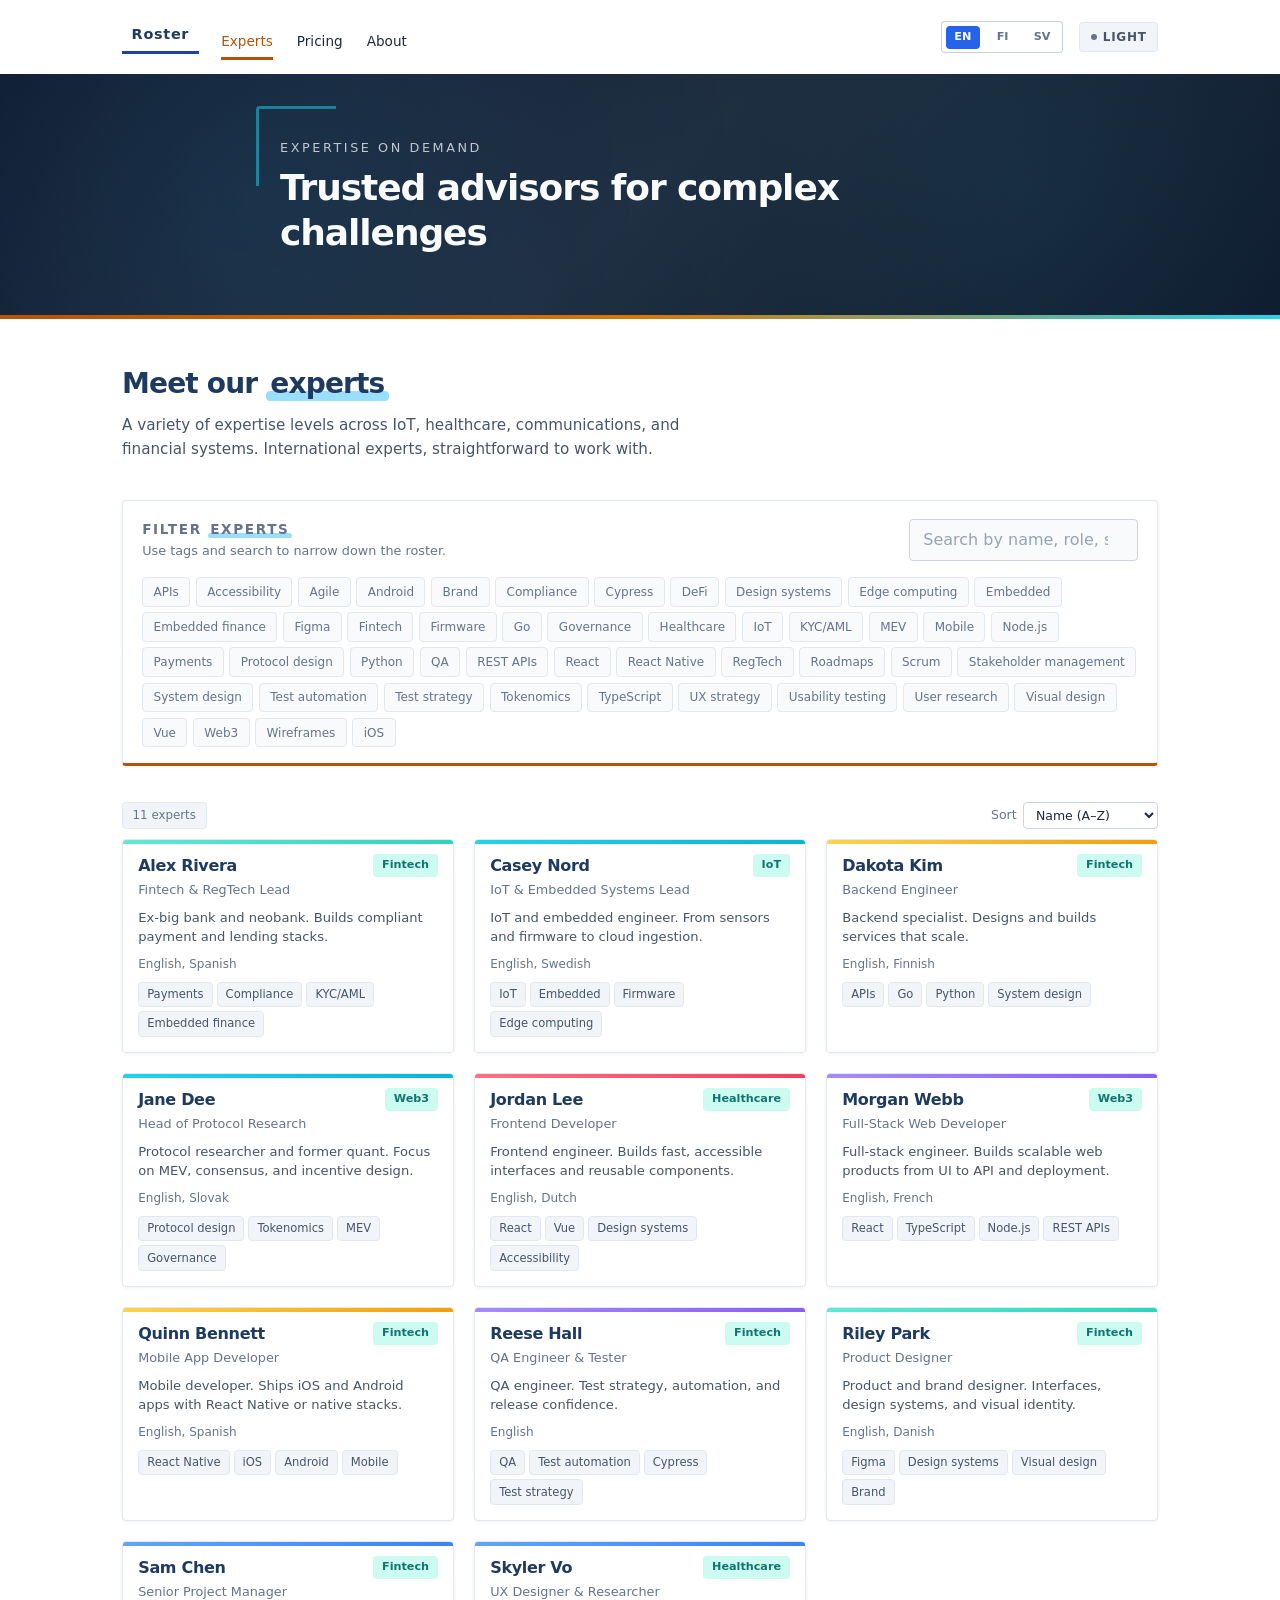
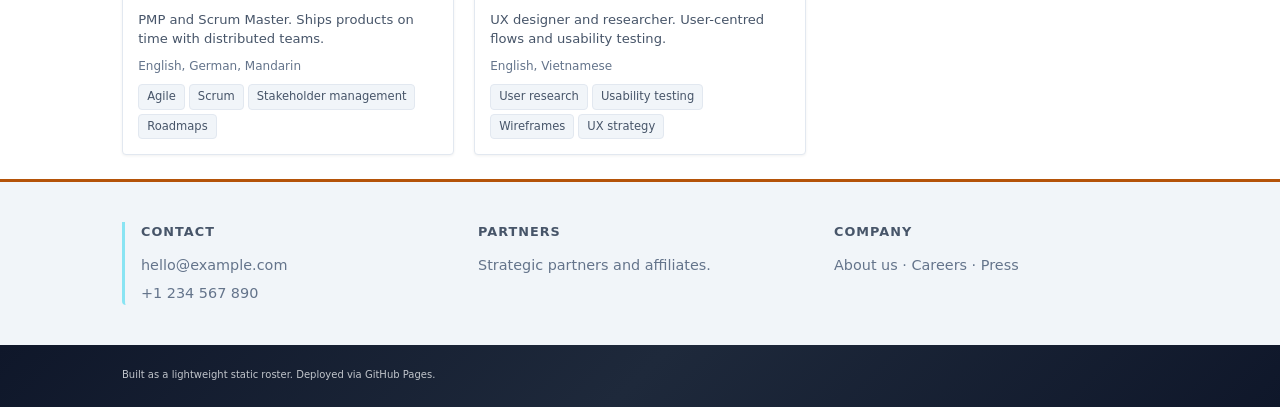
==== docs/index.html @ aa1e9871 "Add initial implementation of SME roster site - Created `AI-HANDOFF.md` for guidelines on adding SME" ====
<!doctype html>
<html lang="en">
  <head>
    <meta charset="utf-8" />
    <meta name="viewport" content="width=device-width, initial-scale=1" />
    <title>SME Roster</title>
    <meta name="description" content="Subject-matter expert roster with modern minimalist dark UI." />
    <link rel="stylesheet" href="styles/base.css" />
    <link rel="stylesheet" href="styles/layout.css" />
    <link rel="stylesheet" href="styles/components.css" />
    <link rel="stylesheet" href="styles/themes.css" />
  </head>
  <body class="theme-light">
    <div class="page-root">
      <div class="site-header">
        <header class="app-header">
          <div class="app-header__left">
            <span class="app-logo">Roster</span>
            <nav class="app-nav" aria-label="Main">
              <button class="app-nav__item app-nav__item--active" type="button" data-i18n="nav.experts">Experts</button>
              <button class="app-nav__item" type="button" data-i18n="nav.pricing">Pricing</button>
              <button class="app-nav__item" type="button" data-i18n="nav.about">About</button>
            </nav>
          </div>
          <div class="app-header__right">
            <div id="langSwitcher" class="lang-switch" aria-label="Language"></div>
            <button class="chip chip--ghost" id="toggleTheme" aria-label="Toggle theme">
              <span class="chip__dot"></span>
              <span class="chip__label">Dark</span>
            </button>
          </div>
        </header>
      </div>

      <section class="hero-banner" aria-label="Intro">
        <div class="hero-banner__inner">
          <p class="hero-banner__tagline" data-i18n="banner.tagline">Expertise on demand</p>
          <h2 class="hero-banner__title" data-i18n="banner.title">Trusted advisors for complex challenges</h2>
        </div>
      </section>

      <div class="site-main">
      <main class="app-main">
        <section class="hero-shell">
          <div class="hero-shell__inner">
            <h1 class="hero-title">Meet our <span class="text-highlight">experts</span></h1>
            <p class="hero-text" data-i18n="hero.text">
              A variety of expertise levels across IoT, healthcare, communications, and financial systems.
              International experts, straightforward to work with.
            </p>
          </div>
        </section>

        <section class="filters-shell" aria-labelledby="filtersTitle">
          <div class="filters-shell__inner">
            <div class="filters-shell__top">
              <div>
                <h2 id="filtersTitle"><span data-i18n="filters.titlePrefix">Filter</span> <span class="text-highlight" data-i18n="filters.titleHighlight">experts</span></h2>
                <p class="filters-shell__hint" data-i18n="filters.hint">Use tags and search to narrow down the roster.</p>
              </div>
              <div class="filters-shell__search">
                <input
                  id="searchInput"
                  type="search"
                  data-i18n-placeholder="filters.searchPlaceholder"
                  placeholder="Search by name, role, sector, keywords…"
                  autocomplete="off"
                />
              </div>
            </div>
            <div class="filters-shell__chips" id="quickFilters" aria-label="Quick filters"></div>
          </div>
        </section>

        <section class="grid-shell" aria-live="polite">
          <div class="grid-shell__meta">
            <span id="resultsCount" class="meta-pill" data-i18n="results.loading">Loading experts…</span>
            <div class="meta-select">
              <label for="sortSelect" data-i18n="sort.label">Sort</label>
              <select id="sortSelect">
                <option value="name" data-i18n="sort.name">Name (A–Z)</option>
                <option value="recent" data-i18n="sort.recent">Recently added</option>
                <option value="sector" data-i18n="sort.sector">Primary sector</option>
              </select>
            </div>
          </div>
          <div id="rosterGrid" class="roster-grid" data-loading="true"></div>
        </section>
      </main>
      </div>

      <footer class="site-footer">
        <div class="site-footer__inner">
          <div class="site-footer__grid">
            <div class="site-footer__block">
              <h3 class="site-footer__heading" data-i18n="footer.contact">Contact</h3>
              <p class="site-footer__text" data-i18n="footer.contactLine">hello@example.com</p>
              <p class="site-footer__text" data-i18n="footer.contactLine2">+1 234 567 890</p>
            </div>
            <div class="site-footer__block">
              <h3 class="site-footer__heading" data-i18n="footer.partners">Partners</h3>
              <p class="site-footer__text" data-i18n="footer.partnersLine">Strategic partners and affiliates.</p>
            </div>
            <div class="site-footer__block">
              <h3 class="site-footer__heading" data-i18n="footer.company">Company</h3>
              <p class="site-footer__text" data-i18n="footer.companyLine">About us · Careers · Press</p>
            </div>
          </div>
        </div>
      </footer>

      <div class="site-footer-bottom">
        <footer class="app-footer">
          <small data-i18n="footer.roster">Built as a lightweight static roster. Deployed via GitHub Pages.</small>
        </footer>
      </div>
    </div>

    <script type="module" src="scripts/render-roster.js"></script>
  </body>
</html>
---- docs/styles/base.css ----
*,
*::before,
*::after {
  box-sizing: border-box;
}

html,
body {
  margin: 0;
  padding: 0;
}

html {
  font-size: 16px;
  background: #0f172a;
}

body {
  font-family: system-ui, -apple-system, BlinkMacSystemFont, 'SF Pro Text', 'Segoe UI', sans-serif;
  line-height: 1.5;
  color: #1e293b;
  background: #0f172a;
  -webkit-font-smoothing: antialiased;
}

img {
  max-width: 100%;
  display: block;
}

button,
input,
select {
  font: inherit;
}

button {
  cursor: pointer;
}

a {
  color: inherit;
  text-decoration: none;
}

a:hover {
  text-decoration: underline;
}

body.theme-dark {
  color-scheme: dark;
}

:root {
  --bg-elevated: rgba(15, 23, 42, 0.9);
  --bg-soft: rgba(15, 23, 42, 0.6);
  --bg-chip: rgba(15, 23, 42, 0.8);
  --border-subtle: rgba(148, 163, 184, 0.2);
  --border-strong: rgba(148, 163, 184, 0.35);
  --accent: #22d3ee;
  --accent-soft: rgba(56, 189, 248, 0.18);
  --accent-strong: rgba(34, 211, 238, 0.9);
  --accent-alt: #e879f9;
  --accent-warm: #b45309;
  --accent-warm-mid: #d97706;
  --text-muted: #9ca3af;
  --text-soft: #6b7280;
  --shadow-soft: 0 18px 45px rgba(15, 23, 42, 0.75);
  --radius-xl: 4px;
  --radius-lg: 4px;
  --radius-pill: 4px;
  --transition-snappy: 160ms ease-out;
  --transition-soft: 220ms ease;
  --blur-shell: 24px;
  --grid-gap: 1.25rem;
}

.page-root {
  min-height: 100vh;
  display: flex;
  flex-direction: column;
  width: 100%;
  background: #ffffff;
}

.page-root .site-header,
.page-root .site-main {
  max-width: 1100px;
  margin-left: auto;
  margin-right: auto;
  width: 100%;
  padding-left: 1.25rem;
  padding-right: 1.25rem;
}

@media (min-width: 768px) {
  .page-root .site-header,
  .page-root .site-main {
    padding-left: 2rem;
    padding-right: 2rem;
  }
}

.page-root .site-header {
  padding-top: 1.25rem;
  padding-bottom: 0;
}

.page-root .site-main {
  padding-top: 1.2rem;
  padding-bottom: 1.5rem;
}

.page-root--profile .site-main {
  max-width: 900px;
}

.app-header {
  display: flex;
  align-items: center;
  justify-content: space-between;
  gap: 1rem;
  margin-bottom: 1.25rem;
}

.app-header__left {
  display: flex;
  align-items: flex-end;
  gap: 1.4rem;
  min-width: 0;
}

.app-header__right {
  display: flex;
  align-items: center;
  gap: 1rem;
}

.app-logo {
  padding: 0.25rem 0.6rem 0.35rem;
  border: 0;
  border-bottom: 3px solid #1e40af;
  border-radius: 0;
  background: transparent;
  font-size: 0.9rem;
  font-weight: 700;
  letter-spacing: 0.05em;
  color: #1e3a5f;
}

.app-main {
  flex: 1;
  display: flex;
  flex-direction: column;
  gap: 1.2rem;
}

.app-main--profile {
  margin-top: 0.5rem;
}

.profile-back-wrap {
  margin: 0 0 1rem;
}

.site-footer-bottom {
  position: relative;
  max-width: 1100px;
  margin-left: auto;
  margin-right: auto;
  width: 100%;
  padding: 1.25rem 1.25rem 1.5rem;
  margin-top: auto;
  flex-grow: 1;
  flex-shrink: 0;
  background: linear-gradient(135deg, #0f172a 0%, #1e293b 50%, #0f172a 100%);
  isolation: isolate;
}

.site-footer-bottom::before {
  content: '';
  position: absolute;
  left: 50%;
  transform: translateX(-50%);
  width: 100vw;
  top: 0;
  bottom: 0;
  background: linear-gradient(135deg, #0f172a 0%, #1e293b 50%, #0f172a 100%);
  z-index: -1;
  pointer-events: none;
}

@media (min-width: 768px) {
  .site-footer-bottom {
    padding-left: 2rem;
    padding-right: 2rem;
  }
}

.app-footer {
  font-size: 0.75rem;
  color: rgba(248, 250, 252, 0.8);
  opacity: 0.95;
}

.back-link {
  font-size: 0.85rem;
  color: #64748b;
}

.back-link:hover {
  color: #1e40af;
}
---- docs/styles/layout.css ----
/* Full-width hero banner (between header and main content) */
.hero-banner {
  width: 100%;
  padding: 3rem 1.5rem;
  background: linear-gradient(135deg, #0f172a 0%, #1e293b 50%, #0f172a 100%);
  color: #f1f5f9;
  position: relative;
  overflow: hidden;
}

.hero-banner::before {
  content: '';
  position: absolute;
  inset: 0;
  background-image: radial-gradient(circle at 20% 50%, rgba(56, 189, 248, 0.12) 0%, transparent 50%),
    radial-gradient(circle at 80% 50%, rgba(34, 211, 238, 0.08) 0%, transparent 45%);
  pointer-events: none;
}

.hero-banner::after {
  content: '';
  position: absolute;
  left: 0;
  right: 0;
  bottom: 0;
  height: 4px;
  background: linear-gradient(90deg, var(--accent-warm) 0%, var(--accent-warm-mid) 50%, #22d3ee 100%);
  pointer-events: none;
}

.hero-banner__inner::before {
  content: '';
  position: absolute;
  top: -2rem;
  left: -1.5rem;
  width: 80px;
  height: 80px;
  border-left: 3px solid rgba(34, 211, 238, 0.5);
  border-top: 3px solid rgba(34, 211, 238, 0.5);
  border-radius: 4px 0 0 0;
  pointer-events: none;
}

.hero-banner__inner {
  max-width: 720px;
  margin: 0 auto;
  position: relative;
  z-index: 0;
}

.hero-banner__tagline {
  margin: 0;
  font-size: 0.8rem;
  letter-spacing: 0.2em;
  text-transform: uppercase;
  color: rgba(248, 250, 252, 0.75);
}

.hero-banner__title {
  margin: 0.5rem 0 0;
  font-size: 1.75rem;
  font-weight: 700;
  letter-spacing: -0.03em;
  line-height: 1.25;
  color: #f8fafc;
}

@media (min-width: 768px) {
  .hero-banner {
    padding: 4rem 2rem;
  }
  .hero-banner__title {
    font-size: 2.25rem;
  }
}

/* Tall footer */
.site-footer {
  width: 100%;
  padding: 2.5rem 0;
  background: #f1f5f9;
  border-top: 3px solid var(--accent-warm);
  position: relative;
}


.site-footer__inner {
  max-width: 1100px;
  margin: 0 auto;
  padding-left: 1.25rem;
  padding-right: 1.25rem;
}

@media (min-width: 768px) {
  .site-footer__inner {
    padding-left: 2rem;
    padding-right: 2rem;
  }
}

.site-footer__grid {
  display: grid;
  grid-template-columns: 1fr;
  gap: 2rem;
}

.site-footer__block:first-child {
  padding-left: 1rem;
  border-left: 3px solid rgba(34, 211, 238, 0.5);
  border-radius: 0 0 0 4px;
}

@media (min-width: 640px) {
  .site-footer__grid {
    grid-template-columns: repeat(3, 1fr);
  }
}

.site-footer__heading {
  margin: 0 0 0.75rem;
  font-size: 0.8rem;
  font-weight: 600;
  letter-spacing: 0.08em;
  text-transform: uppercase;
  color: #475569;
}

.site-footer__text {
  margin: 0;
  font-size: 0.9rem;
  line-height: 1.6;
  color: #64748b;
}

.site-footer__text + .site-footer__text {
  margin-top: 0.35rem;
}

.filters-shell {
  position: sticky;
  top: 0.5rem;
  z-index: 10;
}

@media (min-width: 768px) {
  .filters-shell {
    top: 1rem;
  }
}

.filters-shell__inner {
  border-radius: var(--radius-xl);
  border: 1px solid #e2e8f0;
  background: #ffffff;
  box-shadow: 0 1px 3px rgba(0, 0, 0, 0.06);
  padding: 1rem 1rem 0.9rem;
  border-bottom: 3px solid var(--accent-warm);
}

@media (min-width: 768px) {
  .filters-shell__inner {
    padding: 1.1rem 1.2rem 1rem;
  }
}

.filters-shell__top {
  display: flex;
  align-items: center;
  justify-content: space-between;
  gap: 1rem;
  margin-bottom: 0.8rem;
}

.filters-shell__top h2 {
  font-size: 0.85rem;
  letter-spacing: 0.12em;
  text-transform: uppercase;
  color: #64748b;
  margin: 0 0 0.1rem;
}

.filters-shell__hint {
  margin: 0;
  font-size: 0.8rem;
  color: #64748b;
}

.filters-shell__search input {
  width: 100%;
  min-width: 0;
  padding: 0.5rem 0.85rem;
  border-radius: var(--radius-pill);
  border: 1px solid #cbd5e1;
  background: #f8fafc;
  color: #1e293b;
  outline: none;
  transition: border-color var(--transition-snappy), box-shadow var(--transition-snappy);
}

.filters-shell__search input::placeholder {
  color: #94a3b8;
}

.filters-shell__search input:focus-visible {
  border-color: #1e40af;
  box-shadow: 0 0 0 2px rgba(30, 64, 175, 0.2);
}

.filters-shell__chips {
  display: flex;
  flex-wrap: wrap;
  gap: 0.35rem;
  padding-top: 0.2rem;
}

.grid-shell {
  margin-top: 1rem;
}

.grid-shell__meta {
  display: flex;
  align-items: center;
  justify-content: space-between;
  gap: 0.75rem;
  margin-bottom: 0.6rem;
}

.meta-pill {
  padding: 0.25rem 0.6rem;
  border-radius: var(--radius-pill);
  border: 1px solid #e2e8f0;
  font-size: 0.74rem;
  color: #64748b;
  background: #f1f5f9;
}

.meta-select {
  display: inline-flex;
  align-items: center;
  gap: 0.4rem;
  font-size: 0.78rem;
  color: #64748b;
}

.meta-select select {
  padding: 0.25rem 0.5rem;
  border-radius: var(--radius-pill);
  border: 1px solid #cbd5e1;
  background: #ffffff;
  color: #1e293b;
}

.roster-grid {
  display: grid;
  grid-template-columns: minmax(0, 1fr);
  gap: var(--grid-gap);
}

@media (min-width: 640px) {
  .roster-grid {
    grid-template-columns: repeat(2, minmax(0, 1fr));
  }
}

@media (min-width: 1024px) {
  .roster-grid {
    grid-template-columns: repeat(3, minmax(0, 1fr));
  }
}

.roster-grid[data-loading='true'] {
  opacity: 0.65;
}

.profile-shell {
  padding: 1.75rem 0 1.5rem;
}

@media (min-width: 768px) {
  .profile-shell {
    padding: 2rem 0 2.25rem;
  }
}

.profile-shell__loading {
  font-size: 0.9rem;
  color: #64748b;
}

.profile-header {
  margin-bottom: 1.5rem;
}

.profile-avatar {
  width: 72px;
  height: 72px;
  border-radius: var(--radius-lg);
  border: 0;
  background: linear-gradient(135deg, #99f6e4, #5eead4);
  box-shadow: 0 4px 14px rgba(45, 212, 191, 0.35);
  display: inline-flex;
  align-items: center;
  justify-content: center;
  font-size: 1.75rem;
  font-weight: 700;
  color: #0f766e;
}

.profile-sidebar {
  display: flex;
  flex-direction: column;
  gap: 1.25rem;
}

.profile-avatar-wrap {
  width: 100%;
  aspect-ratio: 1;
  max-width: 220px;
  margin: 0 auto 0 0;
  border-radius: var(--radius-lg);
  overflow: hidden;
}

.profile-avatar-wrap .profile-avatar {
  width: 100%;
  height: 100%;
  min-width: 0;
  min-height: 0;
  font-size: clamp(2rem, 8vw, 4rem);
}

.profile-avatar-wrap .profile-avatar img {
  width: 100%;
  height: 100%;
  object-fit: cover;
  display: block;
}

.profile-avatar--color-0 { background: linear-gradient(135deg, #99f6e4, #5eead4); box-shadow: 0 4px 14px rgba(45, 212, 191, 0.35); color: #0f766e; }
.profile-avatar--color-1 { background: linear-gradient(135deg, #93c5fd, #60a5fa); box-shadow: 0 4px 14px rgba(59, 130, 246, 0.35); color: #1d4ed8; }
.profile-avatar--color-2 { background: linear-gradient(135deg, #c4b5fd, #a78bfa); box-shadow: 0 4px 14px rgba(139, 92, 246, 0.35); color: #5b21b6; }
.profile-avatar--color-3 { background: linear-gradient(135deg, #fde68a, #fcd34d); box-shadow: 0 4px 14px rgba(245, 158, 11, 0.35); color: #b45309; }
.profile-avatar--color-4 { background: linear-gradient(135deg, #fda4af, #fb7185); box-shadow: 0 4px 14px rgba(244, 63, 94, 0.35); color: #be123c; }
.profile-avatar--color-5 { background: linear-gradient(135deg, #67e8f9, #22d3ee); box-shadow: 0 4px 14px rgba(6, 182, 212, 0.35); color: #0e7490; }

.profile-title-block h1 {
  margin: 0 0 0.25rem;
  font-size: 1.4rem;
  font-weight: 700;
  letter-spacing: -0.03em;
  color: #1e3a5f;
}

.profile-title-block__meta {
  display: flex;
  flex-wrap: wrap;
  gap: 0.5rem;
  font-size: 0.8rem;
  color: #64748b;
}

.profile-title-block .pill-row {
  margin-top: 0.5rem;
}

.profile-layout {
  display: grid;
  grid-template-columns: minmax(0, 1.8fr) minmax(0, 1.2fr);
  gap: 1.75rem;
  align-items: start;
}

.profile-layout > div {
  display: flex;
  flex-direction: column;
  gap: 1.25rem;
}

@media (max-width: 768px) {
  .profile-layout {
    grid-template-columns: minmax(0, 1fr);
  }
  .profile-avatar-wrap {
    display: none;
  }
}

.profile-section {
  padding: 0 0 1.75rem;
  margin-bottom: 0;
}

.profile-section:last-child {
  padding-bottom: 0;
}

.profile-section h2 {
  margin: 0 0 0.5rem;
  font-size: 0.75rem;
  letter-spacing: 0.12em;
  text-transform: uppercase;
  color: #64748b;
  font-weight: 600;
}

.profile-body {
  margin: 0;
  font-size: 0.88rem;
  line-height: 1.6;
  color: #475569;
}

.profile-body + .profile-body {
  margin-top: 0.75rem;
}

.profile-history__item {
  margin-bottom: 1.25rem;
}

.profile-history__item:last-child {
  margin-bottom: 0;
}

.profile-history__heading {
  margin: 0 0 0.25rem;
  font-size: 0.9rem;
  font-weight: 600;
  color: #1e3a5f;
}

.profile-history__period {
  font-weight: 400;
  color: #64748b;
  font-size: 0.85rem;
}

.profile-history__item .profile-body {
  margin-top: 0;
  font-size: 0.88rem;
}

.profile-list {
  padding-left: 1.15rem;
  margin: 0.35rem 0 0;
  font-size: 0.85rem;
  line-height: 1.5;
  color: #475569;
}

.profile-list li + li {
  margin-top: 0.4rem;
}

.profile-links {
  display: flex;
  flex-wrap: wrap;
  gap: 0.6rem;
  margin-top: 0.6rem;
}

.profile-links a {
  font-size: 0.8rem;
}

/* Navigation and hero inspired by Scandinavian consulting sites */
.app-nav {
  display: none;
}

@media (min-width: 640px) {
  .app-nav {
    display: inline-flex;
    align-items: center;
    gap: 1.5rem;
    font-size: 0.85rem;
  }
}

.app-nav__item {
  position: relative;
  padding: 0.15rem 0;
  border: 0;
  background: none;
  color: #1e293b;
  font-weight: 500;
}

.app-nav__item--link {
  text-decoration: none;
  font: inherit;
  cursor: pointer;
}
.app-nav__item--link:hover {
  text-decoration: none;
}

.app-nav__item::after {
  content: '';
  position: absolute;
  left: 0;
  right: 0;
  bottom: -0.35rem;
  height: 3px;
  border-radius: 0;
  background: var(--accent-warm);
  transform-origin: left;
  transform: scaleX(0);
  transition: transform var(--transition-snappy);
}

.app-nav__item--active {
  color: var(--accent-warm);
}

.app-nav__item--active::after {
  transform: scaleX(1);
}

.app-nav__item:hover {
  color: #1e40af;
}

.hero-shell {
  padding: 1.5rem 0 1.25rem;
}

.hero-shell__inner {
  max-width: 720px;
}

.hero-title {
  margin: 0;
  font-size: 1.75rem;
  font-weight: 700;
  letter-spacing: -0.03em;
  color: #1e3a5f;
}

/* Reusable text highlight (light blue bar under text) */
.text-highlight {
  position: relative;
  display: inline-block;
  padding: 0 0.15em;
  z-index: 0; /* stacking context so ::after stays behind text but not behind card */
}

.text-highlight::after {
  content: '';
  position: absolute;
  left: 0;
  right: 0;
  bottom: 0.12em;
  height: 0.38em;
  background: rgba(56, 189, 248, 0.5);
  border-radius: 4px;
  z-index: -1;
}


.hero-text {
  margin: 0.6rem 0 0;
  max-width: 580px;
  font-size: 0.95rem;
  line-height: 1.55;
  color: #475569;
}
---- docs/styles/components.css ----
.chip {
  display: inline-flex;
  align-items: center;
  gap: 0.35rem;
  padding: 0.3rem 0.65rem;
  border-radius: var(--radius-pill);
  border: 1px solid #cbd5e1;
  background: #f8fafc;
  font-size: 0.75rem;
  color: #1e293b;
  white-space: nowrap;
  transition: background var(--transition-snappy), border-color var(--transition-snappy), color var(--transition-snappy);
}

.chip__dot {
  width: 0.4rem;
  height: 0.4rem;
  border-radius: var(--radius-pill);
  background: #64748b;
}

.chip__label {
  letter-spacing: 0.06em;
  text-transform: uppercase;
  font-weight: 600;
}

.chip--ghost {
  background: #f1f5f9;
  border-color: #e2e8f0;
  color: #475569;
}

.chip--filter {
  background: #f8fafc;
  border-color: #e2e8f0;
  color: #64748b;
}

.chip--filter[data-active='true'] {
  border-color: var(--accent-warm);
  background: #fffbeb;
  color: var(--accent-warm);
  font-weight: 600;
}

.chip--filter:not([data-active='true']):hover {
  border-color: #94a3b8;
  background: #f1f5f9;
}

.sme-card {
  position: relative;
  display: flex;
  flex-direction: column;
  gap: 0.55rem;
  padding: calc(4px + 0.6rem) 0.95rem 0.95rem;
  border-radius: var(--radius-lg);
  border: 1px solid #e2e8f0;
  background: #ffffff;
  box-shadow: 0 1px 3px rgba(0, 0, 0, 0.06);
  cursor: pointer;
  transition: transform var(--transition-soft), box-shadow var(--transition-soft), border-color var(--transition-snappy);
  overflow: hidden;
}

.sme-card::before {
  content: '';
  position: absolute;
  top: 0;
  left: 0;
  right: 0;
  height: 4px;
  background: linear-gradient(90deg, #5eead4, #2dd4bf);
  pointer-events: none;
}

.sme-card--color-0::before { background: linear-gradient(90deg, #5eead4, #2dd4bf); }
.sme-card--color-1::before { background: linear-gradient(90deg, #60a5fa, #3b82f6); }
.sme-card--color-2::before { background: linear-gradient(90deg, #a78bfa, #8b5cf6); }
.sme-card--color-3::before { background: linear-gradient(90deg, #fcd34d, #f59e0b); }
.sme-card--color-4::before { background: linear-gradient(90deg, #fb7185, #f43f5e); }
.sme-card--color-5::before { background: linear-gradient(90deg, #22d3ee, #06b6d4); }

.sme-card:hover {
  transform: translateY(-2px);
  box-shadow: 0 8px 25px rgba(0, 0, 0, 0.08);
  border-color: #cbd5e1;
}

.sme-card__header {
  display: flex;
  align-items: flex-start;
  justify-content: space-between;
  gap: 0.6rem;
}

.sme-card__title {
  min-width: 0;
}

.sme-card__name {
  margin: 0;
  font-size: 1rem;
  font-weight: 700;
  letter-spacing: -0.02em;
  color: #1e3a5f;
}

.sme-card__role {
  margin: 0.15rem 0 0;
  font-size: 0.8rem;
  color: #64748b;
}

.sme-card__sector-pill {
  padding: 0.2rem 0.55rem;
  border-radius: var(--radius-pill);
  border: 0;
  font-size: 0.7rem;
  font-weight: 600;
  color: #0f766e;
  background: #ccfbf1;
}

.sme-card__summary {
  margin: 0;
  font-size: 0.82rem;
  line-height: 1.45;
  color: #475569;
}

.sme-card__languages {
  margin: 0;
  font-size: 0.75rem;
  color: #64748b;
}

.sme-card__tags {
  display: flex;
  flex-wrap: wrap;
  gap: 0.25rem;
}

.tag-pill {
  padding: 0.2rem 0.5rem;
  border-radius: var(--radius-pill);
  border: 1px solid #e2e8f0;
  font-size: 0.72rem;
  color: #475569;
  background: #f1f5f9;
}

.tag-pill--accent {
  border-color: #99f6e4;
  color: #0f766e;
  background: #ccfbf1;
}

.badge {
  display: inline-flex;
  align-items: center;
  gap: 0.25rem;
  padding: 0.2rem 0.4rem;
  border-radius: var(--radius-pill);
  border: 1px solid rgba(148, 163, 184, 0.35);
  font-size: 0.7rem;
  color: var(--text-soft);
}

.badge__dot {
  width: 0.35rem;
  height: 0.35rem;
  border-radius: var(--radius-pill);
  background: var(--accent-alt);
  box-shadow: 0 0 0 4px rgba(236, 72, 153, 0.35);
}

.badge--subtle {
  border-style: dashed;
  border-color: rgba(148, 163, 184, 0.3);
}

.empty-state {
  padding: 1.25rem 1rem;
  border-radius: var(--radius-lg);
  border: 1px dashed #cbd5e1;
  background: #f8fafc;
  font-size: 0.85rem;
  color: #64748b;
}

.pill-row {
  display: flex;
  flex-wrap: wrap;
  gap: 0.4rem;
}

.pill-row--dense .tag-pill {
  font-size: 0.7rem;
}

.link-pill {
  display: inline-flex;
  align-items: center;
  gap: 0.3rem;
  padding: 0.3rem 0.65rem;
  border-radius: var(--radius-pill);
  border: 1px solid #1e40af;
  background: #ffffff;
  color: #1e40af;
  text-decoration: none;
  font-weight: 500;
  transition: border-color var(--transition-snappy), background var(--transition-snappy), color var(--transition-snappy);
}

.link-pill:hover {
  background: #eff6ff;
  color: #1d4ed8;
}

.link-pill__icon {
  font-size: 0.9rem;
}

.lang-switch {
  display: inline-flex;
  align-items: center;
  gap: 0.35rem;
  padding: 0.2rem;
  border-radius: var(--radius-pill);
  border: 1px solid rgba(148, 163, 184, 0.5);
  background: rgba(255, 255, 255, 0.9);
}

.lang-switch__btn {
  min-width: 2.1rem;
  padding: 0.2rem 0.55rem;
  border-radius: var(--radius-pill);
  border: 0;
  background: transparent;
  font-size: 0.7rem;
  font-weight: 600;
  color: #64748b;
}

.lang-switch__btn--active {
  background: #2563eb;
  color: #f9fafb;
}
---- docs/styles/themes.css ----
/**
 * Dark theme: Bento-lite / Linear-style. Light theme is default (REBASE-style).
 * Selector must be body.theme-dark (class is on body), not .theme-dark body.
 */
html:has(body.theme-dark) {
  background: #0a0a0f;
}

body.theme-dark {
  color-scheme: dark;
  color: #e5e7eb;
  background: #0a0a0f;
  background-image: radial-gradient(ellipse 120% 80% at 50% 0%, #1a1f2e 0%, #0f1219 45%, #0a0a0f 100%);
  min-height: 100vh;
}

.theme-dark .page-root {
  background: transparent;
  min-height: 100vh;
}

.theme-dark .app-header {
  padding-bottom: 0.75rem;
  margin-bottom: 1rem;
}

.theme-dark .app-logo {
  border-bottom-color: var(--accent-strong);
  color: #e5e7eb;
}

.theme-dark .app-nav__item { color: #cbd5e1; }
.theme-dark .app-nav__item--active { color: var(--accent); }
.theme-dark .app-nav__item--active::after { background: var(--accent-strong); }
.theme-dark .app-nav__item:hover { color: #f9fafb; }

.theme-dark .hero-banner {
  background: linear-gradient(135deg, #0f172a 0%, #1e3a5f 50%, #0f172a 100%);
}
.theme-dark .hero-banner::after {
  background: linear-gradient(90deg, var(--accent-warm) 0%, rgba(34, 211, 238, 0.7) 100%);
}
.theme-dark .hero-banner__inner::before {
  border-left-color: rgba(34, 211, 238, 0.6);
  border-top-color: rgba(34, 211, 238, 0.6);
}
.theme-dark .hero-banner__tagline { color: rgba(248, 250, 252, 0.7); }
.theme-dark .hero-banner__title { color: #f8fafc; }

.theme-dark .site-footer {
  background: rgba(15, 23, 42, 0.6);
  border-top: 3px solid rgba(217, 119, 6, 0.7);
}
.theme-dark .site-footer__block:first-child {
  border-left-color: rgba(34, 211, 238, 0.5);
}
.theme-dark .site-footer__heading { color: #94a3b8; }
.theme-dark .site-footer__text { color: var(--text-muted); }

.theme-dark .hero-shell {
  padding-bottom: 1rem;
}
.theme-dark .hero-title { color: #f1f5f9; }
.theme-dark .text-highlight::after { background: rgba(34, 211, 238, 0.55); }
.theme-dark .hero-text { color: #94a3b8; }

.theme-dark .filters-shell__inner {
  backdrop-filter: blur(var(--blur-shell));
  background: linear-gradient(135deg, rgba(15, 23, 42, 0.95), rgba(17, 24, 39, 0.92));
  border-color: var(--border-subtle);
  border-bottom-color: var(--accent-strong);
  box-shadow: var(--shadow-soft);
}

.theme-dark .filters-shell__top h2,
.theme-dark .filters-shell__hint { color: var(--text-muted); }
.theme-dark .filters-shell__search input {
  background: rgba(15, 23, 42, 0.9);
  border-color: var(--border-subtle);
  color: #f9fafb;
}
.theme-dark .filters-shell__search input::placeholder { color: var(--text-soft); }
.theme-dark .filters-shell__search input:focus-visible {
  border-color: var(--accent);
  box-shadow: 0 0 0 2px var(--accent-soft);
}

.theme-dark .meta-pill,
.theme-dark .meta-select { color: var(--text-soft); }
.theme-dark .meta-pill { background: rgba(15, 23, 42, 0.9); border-color: var(--border-subtle); }
.theme-dark .meta-select select {
  background: rgba(15, 23, 42, 0.9);
  border-color: var(--border-subtle);
  color: #e5e7eb;
}

.theme-dark .filters-shell__inner,
.theme-dark .sme-card {
  backdrop-filter: blur(var(--blur-shell));
}

.theme-dark .sme-card {
  border-color: var(--border-subtle);
  background: linear-gradient(145deg, rgba(15, 23, 42, 0.96), rgba(15, 23, 42, 0.9));
  box-shadow: var(--shadow-soft);
}
.theme-dark .sme-card::before {
  background: linear-gradient(90deg, rgba(56, 189, 248, 0.6), rgba(34, 211, 238, 0.5));
}
.theme-dark .sme-card--color-0::before { background: linear-gradient(90deg, rgba(45, 212, 191, 0.6), rgba(20, 184, 166, 0.5)); }
.theme-dark .sme-card--color-1::before { background: linear-gradient(90deg, rgba(96, 165, 250, 0.6), rgba(59, 130, 246, 0.5)); }
.theme-dark .sme-card--color-2::before { background: linear-gradient(90deg, rgba(167, 139, 250, 0.6), rgba(139, 92, 246, 0.5)); }
.theme-dark .sme-card--color-3::before { background: linear-gradient(90deg, rgba(251, 191, 36, 0.6), rgba(245, 158, 11, 0.5)); }
.theme-dark .sme-card--color-4::before { background: linear-gradient(90deg, rgba(251, 113, 133, 0.6), rgba(244, 63, 94, 0.5)); }
.theme-dark .sme-card--color-5::before { background: linear-gradient(90deg, rgba(34, 211, 238, 0.6), rgba(6, 182, 212, 0.5)); }
.theme-dark .sme-card:hover {
  box-shadow: 0 22px 60px rgba(15, 23, 42, 0.95);
  border-color: rgba(148, 163, 184, 0.45);
}
.theme-dark .sme-card__name { color: #f1f5f9; }
.theme-dark .sme-card__role,
.theme-dark .sme-card__summary,
.theme-dark .sme-card__languages { color: var(--text-muted); }
.theme-dark .sme-card__sector-pill {
  color: var(--accent);
  background: rgba(8, 47, 73, 0.8);
  border: 1px solid rgba(34, 211, 238, 0.5);
}

.theme-dark .chip { background: rgba(15, 23, 42, 0.8); border-color: rgba(148, 163, 184, 0.4); color: #e5e7eb; }
.theme-dark .chip__dot { background: var(--accent-strong); }
.theme-dark .chip--ghost {
  background: rgba(15, 23, 42, 0.85);
  border-color: rgba(34, 211, 238, 0.4);
  color: #e5e7eb;
}
.theme-dark .chip--ghost .chip__label {
  color: #94a3b8;
  font-weight: 600;
}
.theme-dark .chip--filter { background: rgba(15, 23, 42, 0.7); color: var(--text-muted); }
.theme-dark .chip--filter[data-active='true'] {
  border-color: var(--accent-strong);
  color: #e5e7eb;
  background: rgba(8, 47, 73, 0.6);
}

.theme-dark .tag-pill { background: rgba(15, 23, 42, 0.96); border-color: rgba(148, 163, 184, 0.4); color: var(--text-soft); }
.theme-dark .tag-pill--accent { color: var(--accent); background: rgba(8, 47, 73, 0.9); border-color: rgba(34, 211, 238, 0.5); }

.theme-dark .empty-state {
  background: rgba(15, 23, 42, 0.9);
  border-color: rgba(148, 163, 184, 0.3);
  color: var(--text-muted);
}

.theme-dark .link-pill {
  background: rgba(15, 23, 42, 0.96);
  border-color: var(--accent-strong);
  color: #e5e7eb;
}
.theme-dark .link-pill:hover { background: rgba(8, 47, 73, 0.95); }

.theme-dark .lang-switch {
  background: rgba(15, 23, 42, 0.8);
  border-color: rgba(148, 163, 184, 0.35);
}
.theme-dark .lang-switch__btn {
  color: #94a3b8;
}
.theme-dark .lang-switch__btn--active {
  background: rgba(34, 211, 238, 0.25);
  color: #e5e7eb;
}

.theme-dark .site-footer-bottom {
  background: linear-gradient(135deg, #0f172a 0%, #1e3a5f 50%, #0f172a 100%);
}
.theme-dark .site-footer-bottom::before {
  background: linear-gradient(135deg, #0f172a 0%, #1e3a5f 50%, #0f172a 100%);
}

.theme-dark .app-footer {
  opacity: 0.9;
  color: rgba(248, 250, 252, 0.75);
}
.theme-dark .profile-section h2,
.theme-dark .profile-body,
.theme-dark .profile-list { color: var(--text-muted); }
.theme-dark .profile-history__heading { color: #f1f5f9; }
.theme-dark .profile-history__period { color: #94a3b8; }
.theme-dark .back-link { color: var(--text-muted); }
.theme-dark .back-link:hover { color: var(--accent); }
.theme-dark .profile-title-block__meta { color: var(--text-soft); }
.theme-dark .profile-avatar { background: radial-gradient(circle at top left, rgba(56, 189, 248, 0.35), rgba(15, 23, 42, 0.95)); }
.theme-dark .profile-avatar--color-0 { background: radial-gradient(circle at top left, rgba(45, 212, 191, 0.4), rgba(15, 23, 42, 0.95)); color: #5eead4; }
.theme-dark .profile-avatar--color-1 { background: radial-gradient(circle at top left, rgba(96, 165, 250, 0.4), rgba(15, 23, 42, 0.95)); color: #93c5fd; }
.theme-dark .profile-avatar--color-2 { background: radial-gradient(circle at top left, rgba(167, 139, 250, 0.4), rgba(15, 23, 42, 0.95)); color: #c4b5fd; }
.theme-dark .profile-avatar--color-3 { background: radial-gradient(circle at top left, rgba(251, 191, 36, 0.4), rgba(15, 23, 42, 0.95)); color: #fcd34d; }
.theme-dark .profile-avatar--color-4 { background: radial-gradient(circle at top left, rgba(251, 113, 133, 0.4), rgba(15, 23, 42, 0.95)); color: #fda4af; }
.theme-dark .profile-avatar--color-5 { background: radial-gradient(circle at top left, rgba(34, 211, 238, 0.4), rgba(15, 23, 42, 0.95)); color: #67e8f9; }
.theme-dark .profile-title-block h1 { color: #f1f5f9; }

body.theme-light {
  color-scheme: light;
}
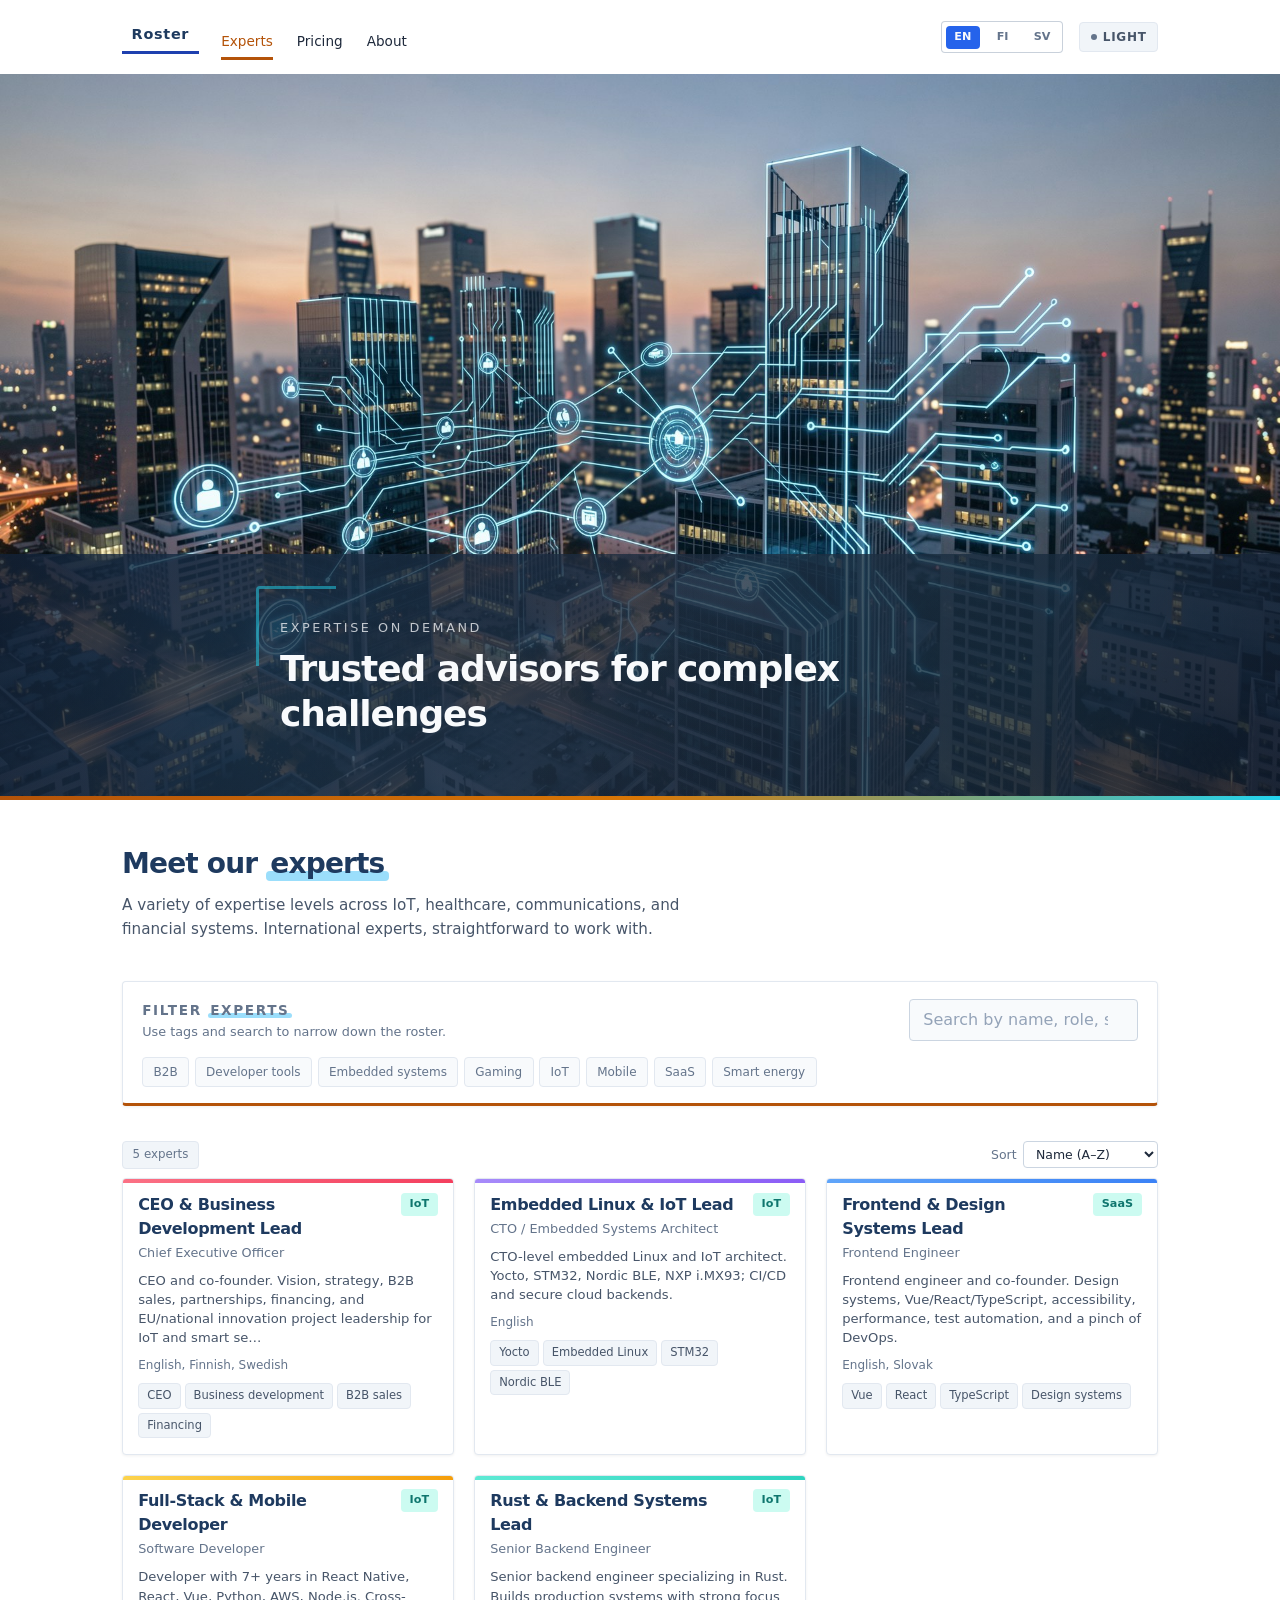
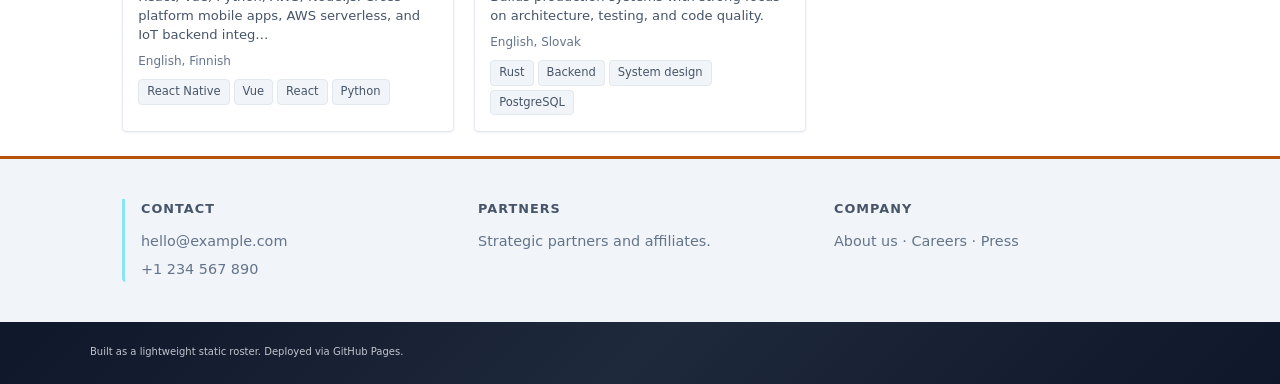
==== commit 76307c07: "hero image" ====
--- a/docs/index.html
+++ b/docs/index.html
@@ -32,12 +32,24 @@
         </header>
       </div>
 
-      <section class="hero-banner" aria-label="Intro">
-        <div class="hero-banner__inner">
-          <p class="hero-banner__tagline" data-i18n="banner.tagline">Expertise on demand</p>
-          <h2 class="hero-banner__title" data-i18n="banner.title">Trusted advisors for complex challenges</h2>
-        </div>
-      </section>
+      <div class="hero">
+        <section class="hero-image" aria-hidden="true">
+          <img
+            src="assets/images/hero.jpg"
+            alt=""
+            width="1920"
+            height="1088"
+            loading="eager"
+            class="hero-image__img"
+          />
+        </section>
+        <section class="hero-banner" aria-label="Intro">
+          <div class="hero-banner__inner">
+            <p class="hero-banner__tagline" data-i18n="banner.tagline">Expertise on demand</p>
+            <h2 class="hero-banner__title" data-i18n="banner.title">Trusted advisors for complex challenges</h2>
+          </div>
+        </section>
+      </div>
 
       <div class="site-main">
       <main class="app-main">
--- a/docs/styles/base.css
+++ b/docs/styles/base.css
@@ -164,30 +164,12 @@
 }
 
 .site-footer-bottom {
-  position: relative;
-  max-width: 1100px;
-  margin-left: auto;
-  margin-right: auto;
   width: 100%;
   padding: 1.25rem 1.25rem 1.5rem;
   margin-top: auto;
   flex-grow: 1;
   flex-shrink: 0;
   background: linear-gradient(135deg, #0f172a 0%, #1e293b 50%, #0f172a 100%);
-  isolation: isolate;
-}
-
-.site-footer-bottom::before {
-  content: '';
-  position: absolute;
-  left: 50%;
-  transform: translateX(-50%);
-  width: 100vw;
-  top: 0;
-  bottom: 0;
-  background: linear-gradient(135deg, #0f172a 0%, #1e293b 50%, #0f172a 100%);
-  z-index: -1;
-  pointer-events: none;
 }
 
 @media (min-width: 768px) {
@@ -198,6 +180,9 @@
 }
 
 .app-footer {
+  max-width: 1100px;
+  margin-left: auto;
+  margin-right: auto;
   font-size: 0.75rem;
   color: rgba(248, 250, 252, 0.8);
   opacity: 0.95;
--- a/docs/styles/layout.css
+++ b/docs/styles/layout.css
@@ -1,10 +1,21 @@
-/* Full-width hero banner (between header and main content) */
+/* Hero: image with banner overlaid on bottom */
+.hero {
+  position: relative;
+  width: 100%;
+}
+
+/* Full-width hero banner overlaid on bottom of hero image */
 .hero-banner {
-  width: 100%;
+  position: absolute;
+  bottom: 0;
+  left: 0;
+  right: 0;
+  width: 100%;
+  z-index: 1;
   padding: 3rem 1.5rem;
-  background: linear-gradient(135deg, #0f172a 0%, #1e293b 50%, #0f172a 100%);
+  /* 80% opacity so hero image shows through */
+  background: linear-gradient(135deg, rgba(15, 23, 42, 0.8) 0%, rgba(30, 41, 59, 0.8) 50%, rgba(15, 23, 42, 0.8) 100%);
   color: #f1f5f9;
-  position: relative;
   overflow: hidden;
 }
 
@@ -12,8 +23,8 @@
   content: '';
   position: absolute;
   inset: 0;
-  background-image: radial-gradient(circle at 20% 50%, rgba(56, 189, 248, 0.12) 0%, transparent 50%),
-    radial-gradient(circle at 80% 50%, rgba(34, 211, 238, 0.08) 0%, transparent 45%);
+  background-image: radial-gradient(circle at 20% 50%, rgba(56, 189, 248, 0.1) 0%, transparent 50%),
+    radial-gradient(circle at 80% 50%, rgba(34, 211, 238, 0.06) 0%, transparent 45%);
   pointer-events: none;
 }
 
@@ -72,6 +83,20 @@
   .hero-banner__title {
     font-size: 2.25rem;
   }
+}
+
+/* Full-width hero image */
+.hero-image {
+  width: 100%;
+  line-height: 0;
+  overflow: hidden;
+}
+
+.hero-image__img {
+  width: 100%;
+  height: auto;
+  display: block;
+  vertical-align: middle;
 }
 
 /* Tall footer */
--- a/docs/styles/components.css
+++ b/docs/styles/components.css
@@ -47,6 +47,16 @@
 .chip--filter:not([data-active='true']):hover {
   border-color: #94a3b8;
   background: #f1f5f9;
+}
+
+.sme-card,
+.sme-card * {
+  text-decoration: none !important;
+}
+
+.sme-card:hover,
+.sme-card:hover * {
+  text-decoration: none !important;
 }
 
 .sme-card {
--- a/docs/styles/themes.css
+++ b/docs/styles/themes.css
@@ -35,7 +35,7 @@
 .theme-dark .app-nav__item:hover { color: #f9fafb; }
 
 .theme-dark .hero-banner {
-  background: linear-gradient(135deg, #0f172a 0%, #1e3a5f 50%, #0f172a 100%);
+  background: linear-gradient(135deg, rgba(15, 23, 42, 0.8) 0%, rgba(30, 58, 95, 0.8) 50%, rgba(15, 23, 42, 0.8) 100%);
 }
 .theme-dark .hero-banner::after {
   background: linear-gradient(90deg, var(--accent-warm) 0%, rgba(34, 211, 238, 0.7) 100%);
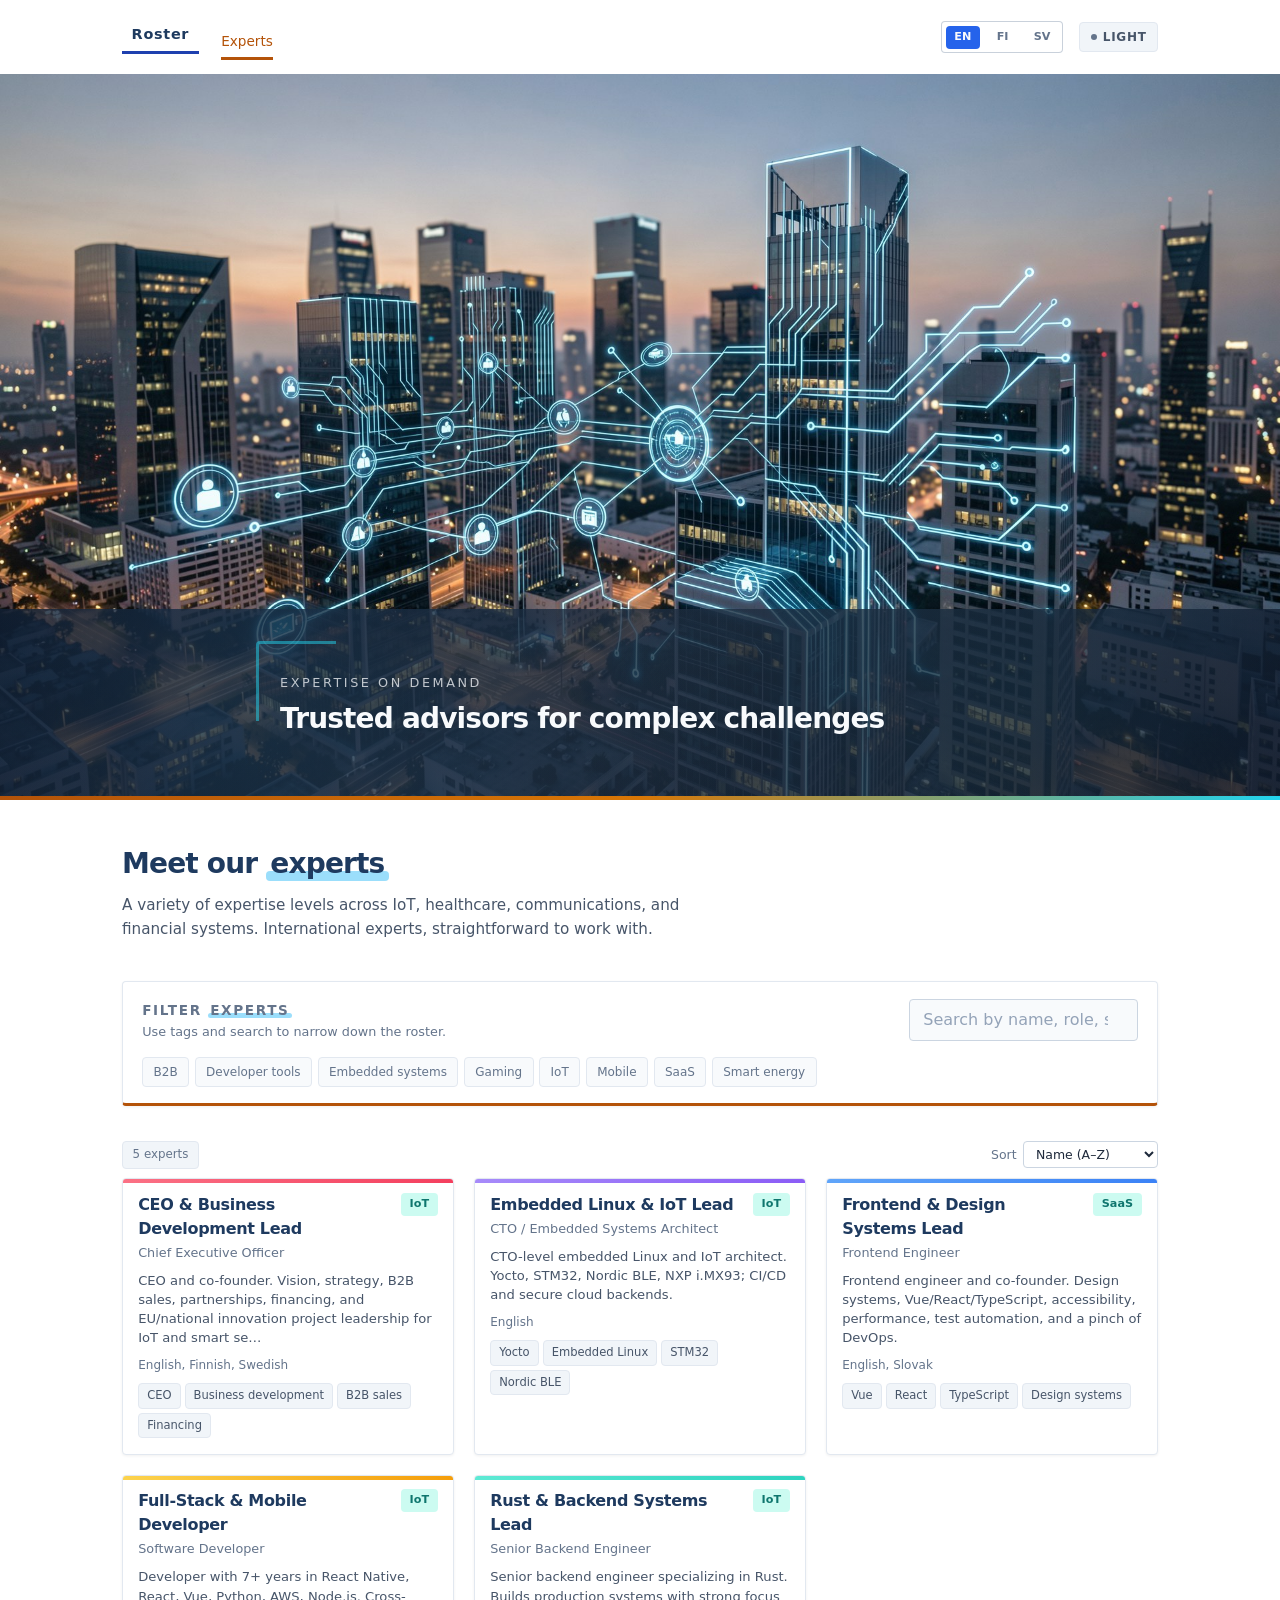
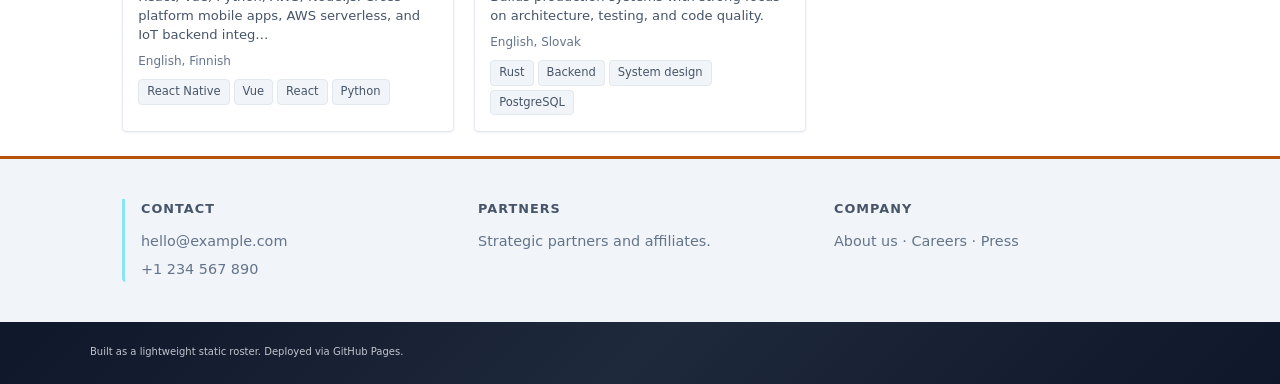
==== commit efc79c04: "Remove 'Pricing' and 'About' navigation buttons and their corresponding i18n entries from index and " ====
--- a/docs/index.html
+++ b/docs/index.html
@@ -18,8 +18,6 @@
             <span class="app-logo">Roster</span>
             <nav class="app-nav" aria-label="Main">
               <button class="app-nav__item app-nav__item--active" type="button" data-i18n="nav.experts">Experts</button>
-              <button class="app-nav__item" type="button" data-i18n="nav.pricing">Pricing</button>
-              <button class="app-nav__item" type="button" data-i18n="nav.about">About</button>
             </nav>
           </div>
           <div class="app-header__right">
--- a/docs/styles/base.css
+++ b/docs/styles/base.css
@@ -102,6 +102,8 @@
 }
 
 .page-root .site-header {
+  position: relative;
+  z-index: 2;
   padding-top: 1.25rem;
   padding-bottom: 0;
 }
--- a/docs/styles/layout.css
+++ b/docs/styles/layout.css
@@ -1,22 +1,32 @@
-/* Hero: image with banner overlaid on bottom */
+/* Hero: image + banner. Mobile: stacked; from 768px: banner overlaid on bottom of image */
 .hero {
   position: relative;
   width: 100%;
 }
 
-/* Full-width hero banner overlaid on bottom of hero image */
+/* Full-width hero banner; on mobile sits below image, on wide viewports overlays image */
 .hero-banner {
-  position: absolute;
-  bottom: 0;
-  left: 0;
-  right: 0;
-  width: 100%;
-  z-index: 1;
+  position: relative;
   padding: 3rem 1.5rem;
-  /* 80% opacity so hero image shows through */
+  /* 80% opacity on wide viewports so hero image shows through; solid on mobile when stacked */
   background: linear-gradient(135deg, rgba(15, 23, 42, 0.8) 0%, rgba(30, 41, 59, 0.8) 50%, rgba(15, 23, 42, 0.8) 100%);
   color: #f1f5f9;
   overflow: hidden;
+}
+
+@media (min-width: 768px) {
+  .hero-banner {
+    position: absolute;
+    bottom: 0;
+    left: 0;
+    right: 0;
+    width: 100%;
+    z-index: 1;
+    padding: 4rem 2rem;
+  }
+  .hero-banner__title {
+    font-size: 2.25rem;
+  }
 }
 
 .hero-banner::before {
@@ -76,12 +86,13 @@
   color: #f8fafc;
 }
 
-@media (min-width: 768px) {
+/* Optional: slightly smaller banner on very narrow viewports when stacked */
+@media (max-width: 400px) {
   .hero-banner {
-    padding: 4rem 2rem;
+    padding: 1.25rem 1rem;
   }
   .hero-banner__title {
-    font-size: 2.25rem;
+    font-size: 1.35rem;
   }
 }
 
